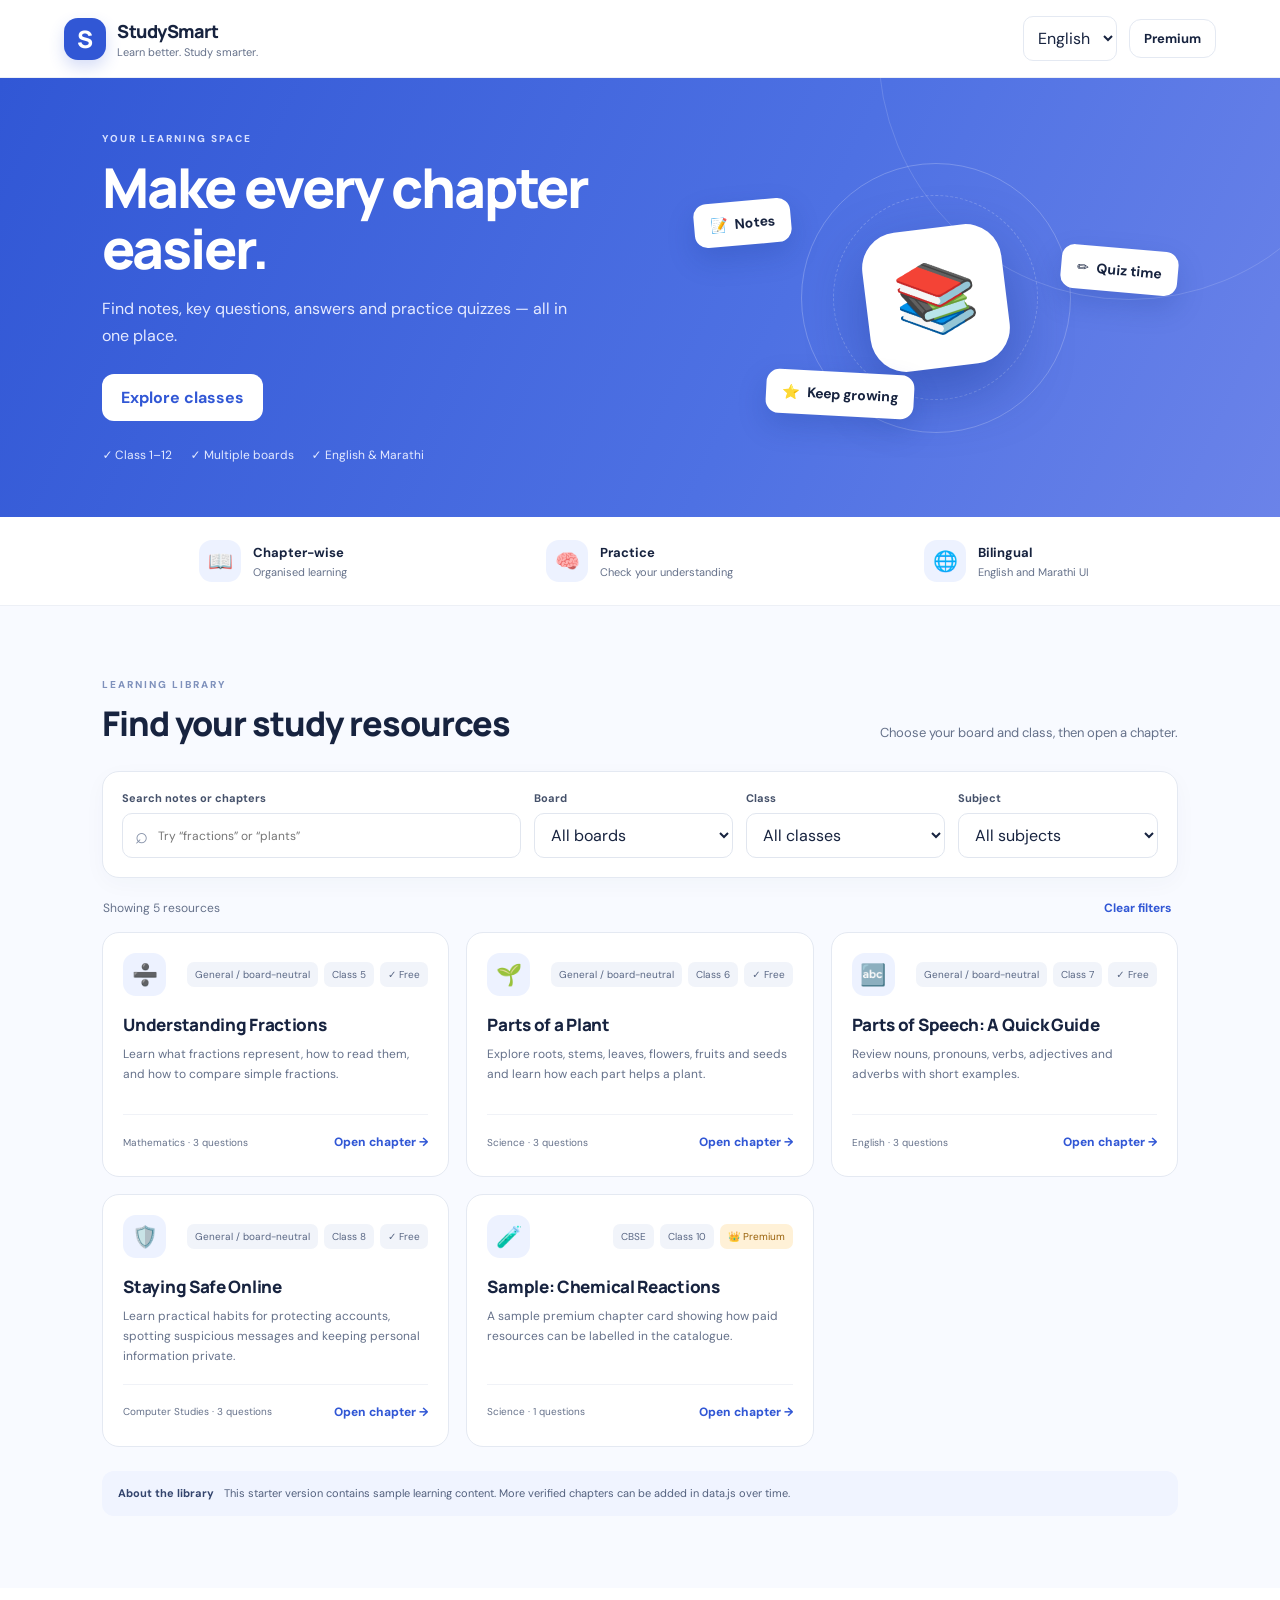
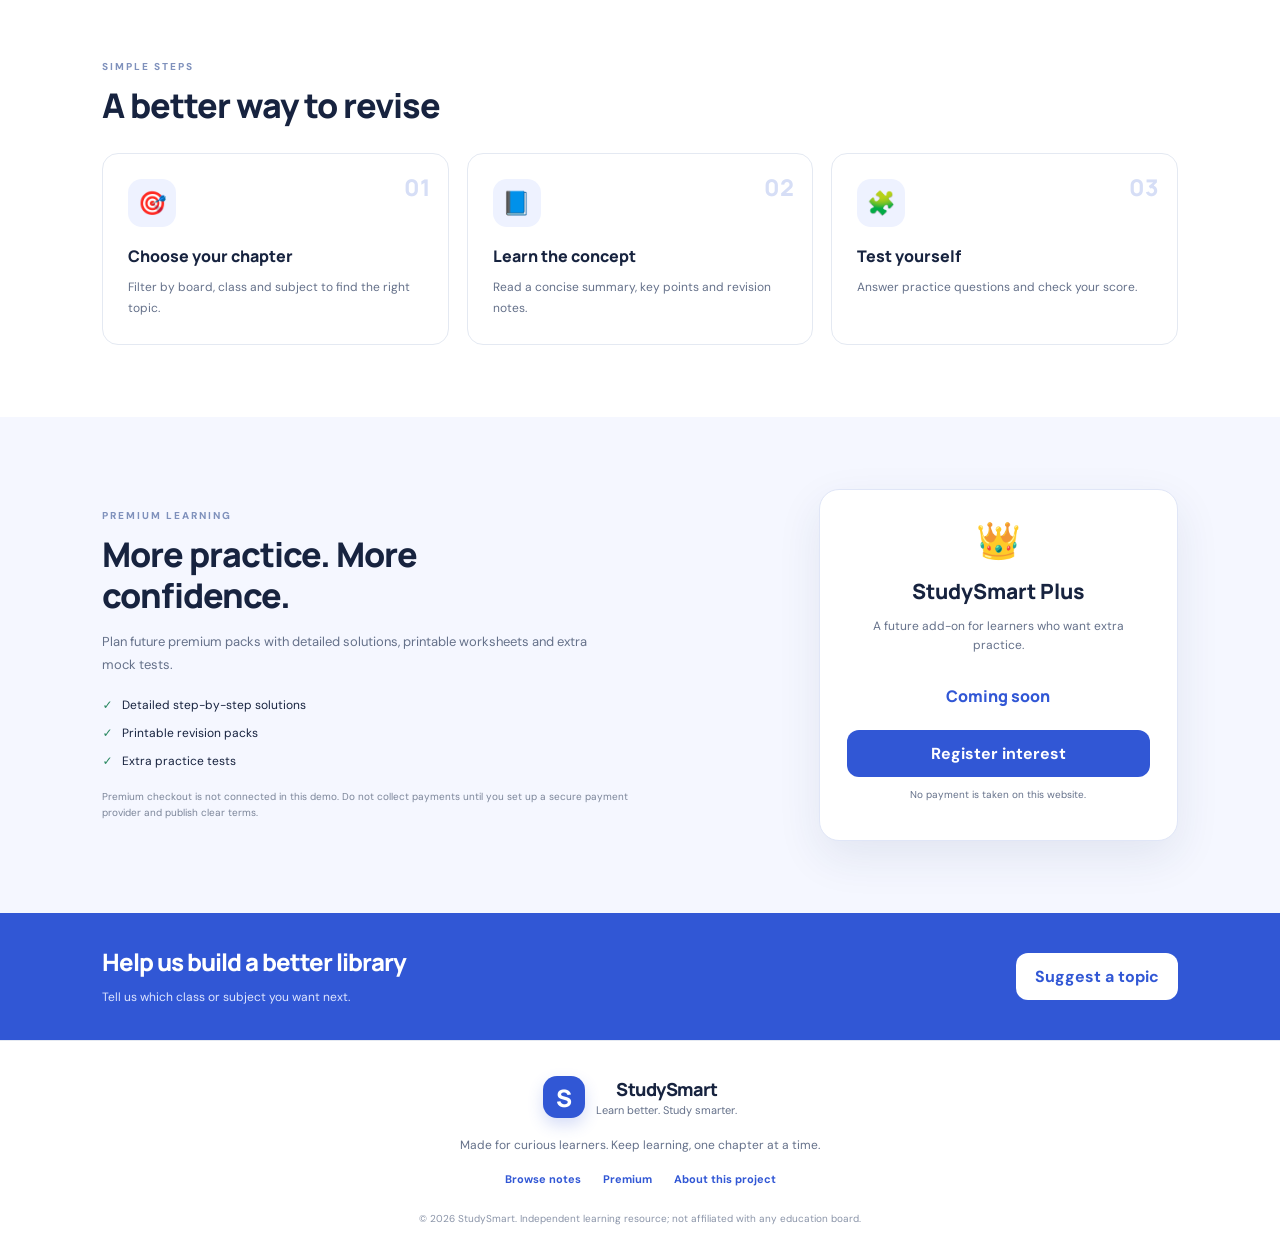
==== index.html @ 9dac3911 "Add files via upload" ====
<!doctype html>
<html lang="en">
<head>
  <meta charset="utf-8">
  <meta name="viewport" content="width=device-width, initial-scale=1">
  <meta name="description" content="StudySmart — school notes, chapter summaries, questions, answers and practice quizzes for classes 1–12.">
  <meta name="theme-color" content="#3157d5">
  <title>StudySmart — Learn Better</title>
  <link rel="stylesheet" href="style.css">
  <script src="data.js" defer></script>
  <script src="script.js" defer></script>
</head>
<body>
  <a class="skip-link" href="#main">Skip to content</a>
  <header class="site-header">
    <a class="brand" href="#" aria-label="StudySmart home">
      <span class="brand-mark">S</span>
      <span><strong>StudySmart</strong><small data-i18n="tagline">Learn better. Study smarter.</small></span>
    </a>
    <nav class="header-actions" aria-label="Main controls">
      <label class="sr-only" for="languageSelect">Language</label>
      <select id="languageSelect" class="compact-select" aria-label="Choose language">
        <option value="en">English</option>
        <option value="mr">मराठी</option>
      </select>
      <a class="button button-outline small" href="#premium" data-i18n="premium">Premium</a>
    </nav>
  </header>

  <main id="main">
    <section class="hero">
      <div class="hero-copy">
        <span class="eyebrow" data-i18n="heroEyebrow">YOUR LEARNING SPACE</span>
        <h1 data-i18n="heroTitle">Make every chapter easier.</h1>
        <p data-i18n="heroText">Find notes, key questions, answers and practice quizzes — all in one place.</p>
        <a class="button button-light" href="#explore" data-i18n="explore">Explore classes <span aria-hidden="true">→</span></a>
        <div class="hero-points">
          <span>✓ <span data-i18n="point1">Class 1–12</span></span>
          <span>✓ <span data-i18n="point2">Multiple boards</span></span>
          <span>✓ <span data-i18n="point3">English & Marathi</span></span>
        </div>
      </div>
      <div class="hero-art" aria-hidden="true">
        <div class="orbit orbit-one"></div><div class="orbit orbit-two"></div>
        <div class="book-emoji">📚</div>
        <div class="floating-card card-note">📝 <span>Notes</span></div>
        <div class="floating-card card-quiz">✏️ <span>Quiz time</span></div>
        <div class="floating-card card-star">⭐ <span>Keep growing</span></div>
      </div>
    </section>

    <section class="trust-strip" aria-label="StudySmart features">
      <div><span class="strip-icon">📖</span><span><strong data-i18n="strip1Title">Chapter-wise</strong><small data-i18n="strip1Sub">Organised learning</small></span></div>
      <div><span class="strip-icon">🧠</span><span><strong data-i18n="strip2Title">Practice</strong><small data-i18n="strip2Sub">Check your understanding</small></span></div>
      <div><span class="strip-icon">🌐</span><span><strong data-i18n="strip3Title">Bilingual</strong><small data-i18n="strip3Sub">English and Marathi UI</small></span></div>
    </section>

    <section id="explore" class="section">
      <div class="section-heading">
        <div><span class="eyebrow" data-i18n="learningLibrary">LEARNING LIBRARY</span><h2 data-i18n="findResources">Find your study resources</h2></div>
        <p data-i18n="libraryText">Choose your board and class, then open a chapter.</p>
      </div>
      <div class="filter-panel">
        <div class="field search-field">
          <label for="searchInput" data-i18n="searchLabel">Search notes or chapters</label>
          <div class="input-wrap"><span aria-hidden="true">⌕</span><input id="searchInput" type="search" placeholder="Try “fractions” or “plants”" data-i18n-placeholder="searchPlaceholder"></div>
        </div>
        <div class="field">
          <label for="boardSelect" data-i18n="boardLabel">Board</label>
          <select id="boardSelect">
            <option value="all" data-i18n="allBoards">All boards</option>
            <option value="CBSE">CBSE</option>
            <option value="Maharashtra State Board">Maharashtra State Board</option>
            <option value="Gujarat State Board">Gujarat State Board</option>
            <option value="ICSE">ICSE</option>
            <option value="General">General / board-neutral</option>
          </select>
        </div>
        <div class="field">
          <label for="classSelect" data-i18n="classLabel">Class</label>
          <select id="classSelect"><option value="all" data-i18n="allClasses">All classes</option></select>
        </div>
        <div class="field">
          <label for="subjectSelect" data-i18n="subjectLabel">Subject</label>
          <select id="subjectSelect"><option value="all" data-i18n="allSubjects">All subjects</option></select>
        </div>
      </div>
      <div class="result-line"><p id="resultCount" aria-live="polite">Loading resources…</p><button id="clearFilters" class="text-button" type="button" data-i18n="clearFilters">Clear filters</button></div>
      <div id="resourceGrid" class="resource-grid" aria-live="polite"></div>
      <div id="emptyState" class="empty-state hidden"><span>🔎</span><h3 data-i18n="noResults">No matching chapters found</h3><p data-i18n="noResultsText">Try another search or clear your filters.</p></div>
      <div class="content-note"><strong data-i18n="contentNoteTitle">About the library</strong><span data-i18n="contentNoteText">This starter version contains sample learning content. More verified chapters can be added in data.js over time.</span></div>
    </section>

    <section class="how-section section">
      <div class="section-heading"><div><span class="eyebrow" data-i18n="simpleSteps">SIMPLE STEPS</span><h2 data-i18n="studyFlowTitle">A better way to revise</h2></div></div>
      <div class="steps-grid">
        <article class="step-card"><span class="step-number">01</span><div class="step-icon">🎯</div><h3 data-i18n="step1Title">Choose your chapter</h3><p data-i18n="step1Text">Filter by board, class and subject to find the right topic.</p></article>
        <article class="step-card"><span class="step-number">02</span><div class="step-icon">📘</div><h3 data-i18n="step2Title">Learn the concept</h3><p data-i18n="step2Text">Read a concise summary, key points and revision notes.</p></article>
        <article class="step-card"><span class="step-number">03</span><div class="step-icon">🧩</div><h3 data-i18n="step3Title">Test yourself</h3><p data-i18n="step3Text">Answer practice questions and check your score.</p></article>
      </div>
    </section>

    <section id="premium" class="premium-section section">
      <div class="premium-copy"><span class="eyebrow" data-i18n="premiumLearning">PREMIUM LEARNING</span><h2 data-i18n="premiumTitle">More practice. More confidence.</h2><p data-i18n="premiumText">Plan future premium packs with detailed solutions, printable worksheets and extra mock tests.</p><ul><li data-i18n="premiumBenefit1">Detailed step-by-step solutions</li><li data-i18n="premiumBenefit2">Printable revision packs</li><li data-i18n="premiumBenefit3">Extra practice tests</li></ul><small data-i18n="premiumNote">Premium checkout is not connected in this demo. Do not collect payments until you set up a secure payment provider and publish clear terms.</small></div>
      <div class="premium-card"><span class="premium-crown">👑</span><h3 data-i18n="premiumPack">StudySmart Plus</h3><p data-i18n="premiumPackText">A future add-on for learners who want extra practice.</p><div class="price"><span data-i18n="comingSoon">Coming soon</span></div><button id="premiumButton" class="button button-primary" type="button" data-i18n="notifyInterest">Register interest</button><p class="microcopy" data-i18n="noPayment">No payment is taken on this website.</p></div>
    </section>

    <section class="newsletter section">
      <div><h2 data-i18n="stayUpdated">Help us build a better library</h2><p data-i18n="stayUpdatedText">Tell us which class or subject you want next.</p></div>
      <button id="suggestButton" class="button button-light" type="button" data-i18n="suggestTopic">Suggest a topic</button>
    </section>
  </main>

  <footer class="site-footer">
    <a class="brand footer-brand" href="#"><span class="brand-mark">S</span><span><strong>StudySmart</strong><small data-i18n="tagline">Learn better. Study smarter.</small></span></a>
    <p data-i18n="footerText">Made for curious learners. Keep learning, one chapter at a time.</p>
    <div class="footer-links"><a href="#explore" data-i18n="browseNotes">Browse notes</a><a href="#premium" data-i18n="premium">Premium</a><a href="README.md">About this project</a></div>
    <small>© <span id="year"></span> StudySmart. <span data-i18n="footerDisclaimer">Independent learning resource; not affiliated with any education board.</span></small>
  </footer>

  <dialog id="chapterDialog" class="chapter-dialog" aria-labelledby="dialogTitle">
    <div class="dialog-header"><div><span id="dialogMeta" class="eyebrow"></span><h2 id="dialogTitle">Chapter title</h2></div><button id="closeDialog" class="icon-button" type="button" aria-label="Close chapter">×</button></div>
    <div id="dialogBody" class="dialog-body"></div>
  </dialog>
  <dialog id="messageDialog" class="message-dialog"><div class="dialog-header"><h2 id="messageTitle">StudySmart</h2><button class="icon-button" id="closeMessage" type="button" aria-label="Close">×</button></div><div id="messageBody" class="dialog-body"></div></dialog>
</body>
</html>
---- style.css ----
@import url('https://fonts.googleapis.com/css2?family=DM+Sans:wght@400;500;600;700&family=Manrope:wght@400;500;600;700;800&display=swap');
:root{--ink:#17233f;--muted:#65718a;--primary:#3157d5;--primary-dark:#2344b3;--pale:#edf2ff;--line:#e4e9f2;--surface:#fff;--bg:#f8faff;--mint:#dff8ed;--shadow:0 16px 45px rgba(31,52,103,.09);font-family:"DM Sans",system-ui,-apple-system,sans-serif;color:var(--ink);background:var(--bg);scroll-behavior:smooth}
*{box-sizing:border-box}body{margin:0;min-width:320px}a{color:inherit;text-decoration:none}button,input,select{font:inherit}button,a,select{ -webkit-tap-highlight-color:transparent}button{cursor:pointer}.skip-link{position:absolute;left:-999px;top:8px;background:#fff;padding:12px;z-index:10}.skip-link:focus{left:8px}.sr-only{position:absolute;width:1px;height:1px;padding:0;margin:-1px;overflow:hidden;clip:rect(0,0,0,0);white-space:nowrap;border:0}
.site-header{height:78px;padding:0 max(5vw,22px);display:flex;align-items:center;justify-content:space-between;background:#fff;border-bottom:1px solid #edf0f6}.brand{display:flex;align-items:center;gap:11px}.brand-mark{display:grid;place-items:center;width:42px;height:42px;border-radius:14px;background:var(--primary);color:#fff;font:800 24px Manrope,sans-serif;box-shadow:0 7px 16px #3157d533}.brand strong{display:block;font:800 18px Manrope,sans-serif;letter-spacing:-.5px}.brand small{display:block;color:var(--muted);font-size:11px;margin-top:2px}.header-actions{display:flex;gap:12px;align-items:center}.compact-select{border:1px solid var(--line);border-radius:10px;padding:10px;background:#fff;color:var(--ink)}
.button{display:inline-flex;justify-content:center;align-items:center;gap:9px;border:0;border-radius:12px;padding:13px 19px;font-weight:700;transition:transform .18s,background .18s;cursor:pointer}.button:hover{transform:translateY(-1px)}.button-primary{background:var(--primary);color:#fff}.button-primary:hover{background:var(--primary-dark)}.button-outline{border:1px solid var(--line);background:#fff;color:var(--ink)}.button-light{background:#fff;color:var(--primary)}.button.small{padding:10px 14px;font-size:13px}
.hero{overflow:hidden;position:relative;display:grid;grid-template-columns:1.1fr .9fr;align-items:center;min-height:390px;padding:54px max(8vw,24px);background:linear-gradient(115deg,#3157d5 0%,#4e71e3 60%,#6b83e9 100%);color:#fff}.hero:after{content:"";position:absolute;width:500px;height:500px;border:1px solid #ffffff25;border-radius:50%;right:-100px;top:-280px}.hero-copy{position:relative;z-index:1;max-width:610px}.eyebrow{display:block;font-size:10px;font-weight:800;letter-spacing:2px;color:#7f91bc;margin-bottom:12px}.hero .eyebrow{color:#d6dfff}.hero h1{font:800 clamp(34px,4.4vw,55px)/1.1 Manrope,sans-serif;letter-spacing:-2px;margin:0 0 17px;max-width:560px}.hero p{max-width:480px;color:#e5eaff;font-size:16px;line-height:1.7;margin:0 0 25px}.hero-points{display:flex;gap:18px;flex-wrap:wrap;margin-top:26px;color:#e4eaff;font-size:12px}.hero-art{position:relative;height:270px;display:grid;place-items:center}.orbit{position:absolute;border:1px solid #ffffff38;border-radius:50%;width:270px;height:270px}.orbit-two{width:205px;height:205px;border-style:dashed}.book-emoji{display:grid;place-items:center;width:140px;height:140px;background:#fff;border-radius:36px;box-shadow:0 24px 60px #122f8a66;font-size:68px;transform:rotate(-7deg)}.floating-card{position:absolute;background:#fff;color:var(--ink);padding:13px 16px;border-radius:13px;box-shadow:0 12px 28px #15368a35;font-size:14px;font-weight:700;display:flex;gap:8px;align-items:center}.card-note{left:0;top:38px;transform:rotate(-5deg)}.card-quiz{right:0;top:85px;transform:rotate(5deg)}.card-star{left:15%;bottom:17px;transform:rotate(3deg)}
.trust-strip{background:#fff;display:grid;grid-template-columns:repeat(3,1fr);gap:25px;padding:23px max(8vw,24px);border-bottom:1px solid #edf0f6}.trust-strip>div{display:flex;align-items:center;gap:12px;justify-content:center}.strip-icon{display:grid;place-items:center;width:42px;height:42px;background:var(--pale);border-radius:13px;font-size:20px}.trust-strip strong,.trust-strip small{display:block}.trust-strip strong{font-size:13px}.trust-strip small{font-size:11px;color:var(--muted);margin-top:4px}
.section{padding:72px max(8vw,24px)}.section-heading{display:flex;justify-content:space-between;align-items:end;gap:24px;margin-bottom:27px}.section-heading h2,.premium-copy h2,.newsletter h2{font:800 clamp(25px,3vw,34px)/1.2 Manrope,sans-serif;letter-spacing:-1px;margin:0}.section-heading>p{max-width:330px;color:var(--muted);font-size:13px;line-height:1.7;margin:0}.filter-panel{display:grid;grid-template-columns:2fr 1fr 1fr 1fr;gap:13px;padding:19px;background:#fff;border:1px solid var(--line);border-radius:17px;box-shadow:0 6px 22px #1f346b08}.field{min-width:0}.field label{display:block;font-size:11px;font-weight:700;margin-bottom:8px;color:#45516a}.field select,.input-wrap{height:45px;width:100%;border:1px solid #e1e6ef;border-radius:10px;background:#fff;color:var(--ink);padding:0 12px;outline:none}.field select:focus,.input-wrap:focus-within{border-color:var(--primary);box-shadow:0 0 0 3px #3157d51c}.input-wrap{display:flex;align-items:center;gap:8px}.input-wrap span{font-size:22px;color:#8591a8}.input-wrap input{width:100%;border:0;outline:0;min-width:0;color:var(--ink);background:transparent;font-size:12px}.result-line{display:flex;align-items:center;justify-content:space-between;margin:21px 1px 15px}.result-line p{font-size:12px;color:var(--muted);margin:0}.text-button{border:0;background:transparent;color:var(--primary);font-size:12px;font-weight:700}.resource-grid{display:grid;grid-template-columns:repeat(3,minmax(0,1fr));gap:17px}.resource-card{display:flex;flex-direction:column;min-height:245px;background:#fff;border:1px solid var(--line);border-radius:17px;padding:20px;transition:transform .2s,box-shadow .2s,border-color .2s}.resource-card:hover{transform:translateY(-3px);box-shadow:var(--shadow);border-color:#cbd6ff}.card-top{display:flex;justify-content:space-between;align-items:center;margin-bottom:18px;gap:8px}.subject-icon{display:grid;place-items:center;width:43px;height:43px;border-radius:13px;background:var(--pale);font-size:21px}.chip-row{display:flex;gap:6px;flex-wrap:wrap}.chip{font-size:10px;color:#596784;background:#f1f4fa;padding:6px 8px;border-radius:7px}.chip.premium{background:#fff1d7;color:#986009}.resource-card h3{font:800 17px/1.35 Manrope,sans-serif;margin:0 0 8px;letter-spacing:-.3px}.resource-card p{font-size:12px;line-height:1.65;color:var(--muted);margin:0 0 17px}.card-bottom{display:flex;justify-content:space-between;align-items:center;gap:10px;margin-top:auto;padding-top:13px;border-top:1px solid #f0f2f7}.card-bottom small{font-size:10px;color:var(--muted)}.open-card{background:none;border:0;color:var(--primary);font-size:12px;font-weight:800;padding:6px 0}.empty-state{text-align:center;padding:48px 20px;background:#fff;border:1px dashed #cfd7e8;border-radius:16px}.empty-state>span{font-size:32px}.empty-state h3{margin:10px 0}.empty-state p{color:var(--muted);font-size:13px}.hidden{display:none!important}.content-note{display:flex;gap:10px;align-items:baseline;background:#f0f4ff;border-radius:12px;padding:14px 16px;margin-top:24px;font-size:11px;line-height:1.6;color:#53617e}.content-note strong{white-space:nowrap;color:#33446d}
.how-section{background:#fff}.steps-grid{display:grid;grid-template-columns:repeat(3,1fr);gap:18px}.step-card{position:relative;padding:25px;border:1px solid var(--line);border-radius:16px;background:#fff}.step-number{position:absolute;right:18px;top:17px;color:#d6def6;font:800 23px Manrope}.step-icon{display:grid;place-items:center;width:48px;height:48px;border-radius:14px;background:#eef2ff;font-size:23px;margin-bottom:18px}.step-card h3{font:800 16px Manrope;margin:0 0 10px}.step-card p{font-size:12px;line-height:1.75;color:var(--muted);margin:0}
.premium-section{display:grid;grid-template-columns:1.3fr .7fr;gap:50px;align-items:center;background:#f5f7ff}.premium-copy h2{max-width:460px;margin-bottom:14px}.premium-copy>p{max-width:520px;color:var(--muted);font-size:13px;line-height:1.8}.premium-copy ul{list-style:none;padding:0;margin:20px 0}.premium-copy li{font-size:12px;margin:12px 0}.premium-copy li:before{content:"✓";color:#27875f;font-weight:800;margin-right:10px}.premium-copy>small{display:block;color:#7b8599;font-size:10px;line-height:1.6;max-width:540px}.premium-card{background:#fff;border:1px solid #e0e6f7;box-shadow:var(--shadow);border-radius:20px;padding:27px;text-align:center}.premium-crown{font-size:36px}.premium-card h3{font:800 21px Manrope;margin:13px 0 8px}.premium-card>p{font-size:12px;line-height:1.6;color:var(--muted)}.price{font:800 24px Manrope;margin:21px 0}.price span{font-size:16px;color:var(--primary)}.premium-card .button{width:100%}.microcopy{font-size:10px!important}
.newsletter{display:flex;justify-content:space-between;align-items:center;gap:20px;background:var(--primary);color:#fff;padding-top:35px;padding-bottom:35px}.newsletter h2{font-size:24px}.newsletter p{color:#dfe6ff;font-size:12px;margin-bottom:0}.site-footer{padding:35px max(8vw,24px) 25px;background:#fff;text-align:center;border-top:1px solid var(--line)}.footer-brand{justify-content:center}.site-footer>p{font-size:12px;color:var(--muted);margin:19px 0}.footer-links{display:flex;justify-content:center;gap:22px;flex-wrap:wrap;margin-bottom:20px}.footer-links a{font-size:11px;color:var(--primary);font-weight:700}.site-footer>small{font-size:10px;color:#8a94a8}
.chapter-dialog,.message-dialog{border:0;border-radius:20px;padding:0;width:min(760px,calc(100% - 28px));max-height:min(86vh,900px);box-shadow:0 25px 90px #10214b44;color:var(--ink)}.chapter-dialog::backdrop,.message-dialog::backdrop{background:#15234899;backdrop-filter:blur(4px)}.dialog-header{position:sticky;top:0;z-index:2;display:flex;justify-content:space-between;align-items:flex-start;gap:20px;padding:24px 26px 18px;background:#fff;border-bottom:1px solid var(--line)}.dialog-header h2{font:800 24px/1.25 Manrope;margin:0}.dialog-header .eyebrow{margin-bottom:8px}.icon-button{border:0;background:#f1f4fa;border-radius:10px;width:36px;height:36px;font-size:24px;color:#4f5a70;flex-shrink:0}.dialog-body{padding:24px 26px 30px;overflow:auto}.dialog-body h3{font:800 16px Manrope;margin:24px 0 10px}.dialog-body h3:first-child{margin-top:0}.dialog-body p,.dialog-body li{font-size:13px;line-height:1.8;color:#4d5a73}.dialog-body ul,.dialog-body ol{padding-left:22px}.note-callout{background:#f1f5ff;border-left:3px solid var(--primary);padding:13px 15px;border-radius:0 10px 10px 0;font-size:12px;line-height:1.7;margin:15px 0}.quiz-question{padding:15px;border:1px solid var(--line);border-radius:12px;margin:13px 0}.quiz-question p{font-weight:700;color:var(--ink);margin-top:0}.quiz-option{display:flex;gap:9px;align-items:flex-start;margin:10px 0;font-size:12px;color:#4d5a73}.quiz-result{padding:14px;border-radius:10px;background:#e6f8ef;color:#146341;font-weight:700;margin-top:15px}.dialog-actions{display:flex;gap:10px;flex-wrap:wrap;margin-top:20px}.dialog-actions button{flex:1}.message-dialog{width:min(450px,calc(100% - 28px))}
@media(max-width:900px){.hero{padding-left:6vw;padding-right:6vw}.section{padding-left:6vw;padding-right:6vw}.filter-panel{grid-template-columns:repeat(2,minmax(0,1fr))}.resource-grid{grid-template-columns:repeat(2,minmax(0,1fr))}.premium-section{gap:25px}.trust-strip{padding-left:5vw;padding-right:5vw}}
@media(max-width:620px){.site-header{height:68px;padding:0 17px}.brand-mark{width:37px;height:37px}.brand strong{font-size:16px}.brand small{font-size:10px}.header-actions{gap:7px}.compact-select{padding:9px 6px;font-size:12px}.button.small{padding:9px 10px}.hero{grid-template-columns:1fr;padding:43px 23px 24px;min-height:auto}.hero h1{font-size:39px;letter-spacing:-1.4px}.hero p{font-size:14px}.hero-art{height:215px;margin-top:8px}.orbit{width:205px;height:205px}.orbit-two{width:160px;height:160px}.book-emoji{width:105px;height:105px;font-size:52px;border-radius:28px}.floating-card{font-size:11px;padding:10px 12px}.card-note{left:2%;top:24px}.card-quiz{right:1%;top:68px}.card-star{left:9%;bottom:4px}.hero-points{gap:10px;font-size:10px}.trust-strip{gap:10px;padding:17px 15px}.trust-strip>div{justify-content:flex-start;gap:7px}.strip-icon{width:34px;height:34px;font-size:16px}.trust-strip strong{font-size:10px}.trust-strip small{font-size:9px}.section{padding:48px 18px}.section-heading{display:block}.section-heading>p{margin-top:12px}.filter-panel{grid-template-columns:1fr 1fr;padding:13px;gap:12px}.search-field{grid-column:1/-1}.field label{font-size:10px}.field select{font-size:11px;padding:0 7px}.resource-grid{grid-template-columns:1fr}.resource-card{min-height:220px}.steps-grid{grid-template-columns:1fr}.step-card{padding:21px}.premium-section{grid-template-columns:1fr;gap:25px}.premium-card{max-width:420px;width:100%;margin:auto}.newsletter{display:block}.newsletter .button{margin-top:18px}.content-note{display:block}.content-note strong{display:block;margin-bottom:5px}.dialog-header{padding:20px 18px 15px}.dialog-header h2{font-size:20px}.dialog-body{padding:20px 18px 25px}.footer-links{gap:14px}}
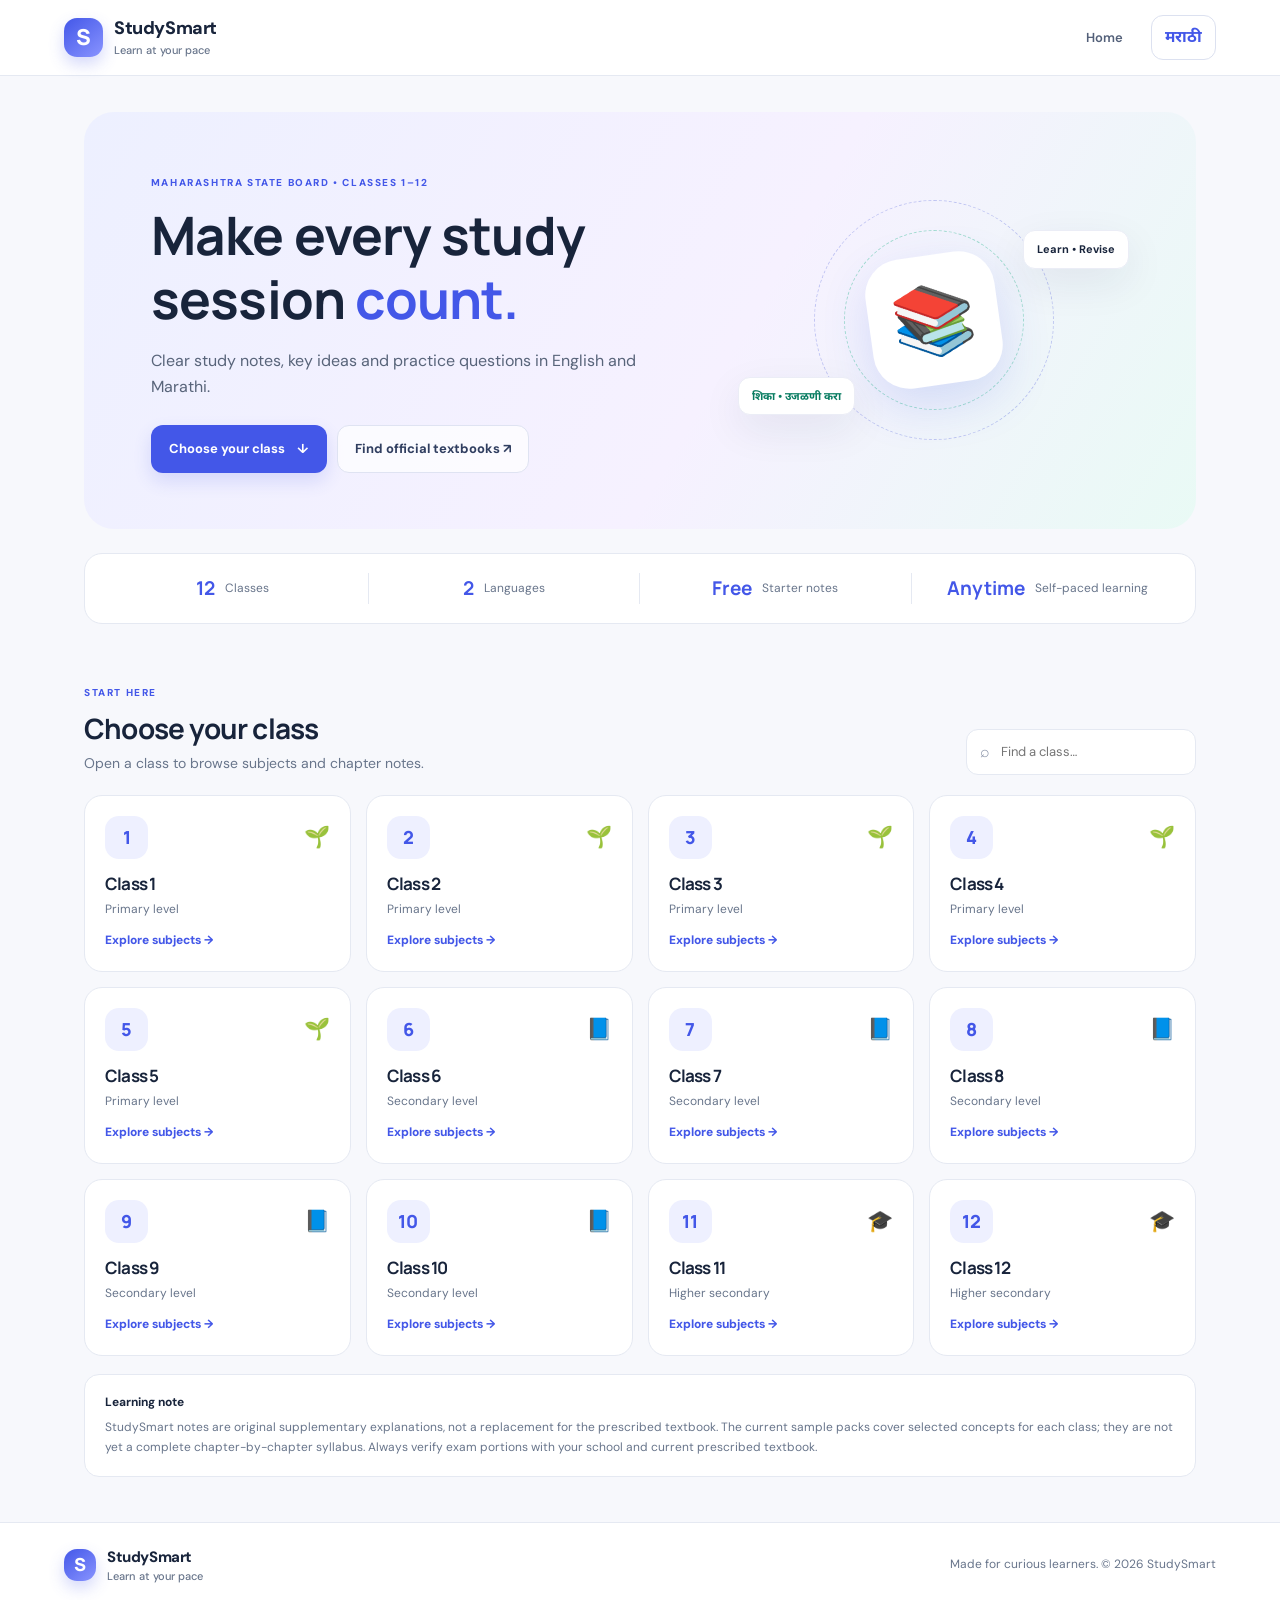
==== commit 1097fe70: "Add files via upload" ====
--- a/index.html
+++ b/index.html
@@ -3,125 +3,33 @@
 <head>
   <meta charset="utf-8">
   <meta name="viewport" content="width=device-width, initial-scale=1">
-  <meta name="description" content="StudySmart — school notes, chapter summaries, questions, answers and practice quizzes for classes 1–12.">
-  <meta name="theme-color" content="#3157d5">
-  <title>StudySmart — Learn Better</title>
+  <meta name="description" content="StudySmart: bilingual English and Marathi learning notes for Maharashtra State Board students in Classes 1–12.">
+  <title>StudySmart | Learn Smarter</title>
   <link rel="stylesheet" href="style.css">
   <script src="data.js" defer></script>
-  <script src="script.js" defer></script>
+  <script src="app.js" defer></script>
 </head>
-<body>
-  <a class="skip-link" href="#main">Skip to content</a>
+<body data-page="home">
   <header class="site-header">
-    <a class="brand" href="#" aria-label="StudySmart home">
-      <span class="brand-mark">S</span>
-      <span><strong>StudySmart</strong><small data-i18n="tagline">Learn better. Study smarter.</small></span>
-    </a>
-    <nav class="header-actions" aria-label="Main controls">
-      <label class="sr-only" for="languageSelect">Language</label>
-      <select id="languageSelect" class="compact-select" aria-label="Choose language">
-        <option value="en">English</option>
-        <option value="mr">मराठी</option>
-      </select>
-      <a class="button button-outline small" href="#premium" data-i18n="premium">Premium</a>
-    </nav>
+    <a class="brand" href="index.html"><span class="brand-mark">S</span><span>StudySmart<small>Learn at your pace</small></span></a>
+    <nav><a href="index.html">Home</a></nav>
+    <button id="languageToggle" class="lang-toggle" type="button" aria-label="Switch language">मराठी</button>
   </header>
-
-  <main id="main">
+  <main id="app" class="container">
     <section class="hero">
       <div class="hero-copy">
-        <span class="eyebrow" data-i18n="heroEyebrow">YOUR LEARNING SPACE</span>
-        <h1 data-i18n="heroTitle">Make every chapter easier.</h1>
-        <p data-i18n="heroText">Find notes, key questions, answers and practice quizzes — all in one place.</p>
-        <a class="button button-light" href="#explore" data-i18n="explore">Explore classes <span aria-hidden="true">→</span></a>
-        <div class="hero-points">
-          <span>✓ <span data-i18n="point1">Class 1–12</span></span>
-          <span>✓ <span data-i18n="point2">Multiple boards</span></span>
-          <span>✓ <span data-i18n="point3">English & Marathi</span></span>
-        </div>
+        <span class="eyebrow">MAHARASHTRA STATE BOARD • CLASSES 1–12</span>
+        <h1>Make every study session <em>count.</em></h1>
+        <p>Clear study notes, key ideas and practice questions in English and Marathi.</p>
+        <div class="hero-actions"><a class="button primary" href="#classes">Choose your class <span>↓</span></a><a class="button secondary" href="https://ebooks.eprescribed textbook.in/ebook.aspx" target="_blank" rel="noopener">Find official textbooks ↗</a></div>
       </div>
-      <div class="hero-art" aria-hidden="true">
-        <div class="orbit orbit-one"></div><div class="orbit orbit-two"></div>
-        <div class="book-emoji">📚</div>
-        <div class="floating-card card-note">📝 <span>Notes</span></div>
-        <div class="floating-card card-quiz">✏️ <span>Quiz time</span></div>
-        <div class="floating-card card-star">⭐ <span>Keep growing</span></div>
-      </div>
+      <div class="hero-art" aria-hidden="true"><div class="orbit orbit-one"></div><div class="orbit orbit-two"></div><div class="book-emoji">📚</div><div class="floating-note note-one">Learn • Revise</div><div class="floating-note note-two">शिका • उजळणी करा</div></div>
     </section>
-
-    <section class="trust-strip" aria-label="StudySmart features">
-      <div><span class="strip-icon">📖</span><span><strong data-i18n="strip1Title">Chapter-wise</strong><small data-i18n="strip1Sub">Organised learning</small></span></div>
-      <div><span class="strip-icon">🧠</span><span><strong data-i18n="strip2Title">Practice</strong><small data-i18n="strip2Sub">Check your understanding</small></span></div>
-      <div><span class="strip-icon">🌐</span><span><strong data-i18n="strip3Title">Bilingual</strong><small data-i18n="strip3Sub">English and Marathi UI</small></span></div>
-    </section>
-
-    <section id="explore" class="section">
-      <div class="section-heading">
-        <div><span class="eyebrow" data-i18n="learningLibrary">LEARNING LIBRARY</span><h2 data-i18n="findResources">Find your study resources</h2></div>
-        <p data-i18n="libraryText">Choose your board and class, then open a chapter.</p>
-      </div>
-      <div class="filter-panel">
-        <div class="field search-field">
-          <label for="searchInput" data-i18n="searchLabel">Search notes or chapters</label>
-          <div class="input-wrap"><span aria-hidden="true">⌕</span><input id="searchInput" type="search" placeholder="Try “fractions” or “plants”" data-i18n-placeholder="searchPlaceholder"></div>
-        </div>
-        <div class="field">
-          <label for="boardSelect" data-i18n="boardLabel">Board</label>
-          <select id="boardSelect">
-            <option value="all" data-i18n="allBoards">All boards</option>
-            <option value="CBSE">CBSE</option>
-            <option value="Maharashtra State Board">Maharashtra State Board</option>
-            <option value="Gujarat State Board">Gujarat State Board</option>
-            <option value="ICSE">ICSE</option>
-            <option value="General">General / board-neutral</option>
-          </select>
-        </div>
-        <div class="field">
-          <label for="classSelect" data-i18n="classLabel">Class</label>
-          <select id="classSelect"><option value="all" data-i18n="allClasses">All classes</option></select>
-        </div>
-        <div class="field">
-          <label for="subjectSelect" data-i18n="subjectLabel">Subject</label>
-          <select id="subjectSelect"><option value="all" data-i18n="allSubjects">All subjects</option></select>
-        </div>
-      </div>
-      <div class="result-line"><p id="resultCount" aria-live="polite">Loading resources…</p><button id="clearFilters" class="text-button" type="button" data-i18n="clearFilters">Clear filters</button></div>
-      <div id="resourceGrid" class="resource-grid" aria-live="polite"></div>
-      <div id="emptyState" class="empty-state hidden"><span>🔎</span><h3 data-i18n="noResults">No matching chapters found</h3><p data-i18n="noResultsText">Try another search or clear your filters.</p></div>
-      <div class="content-note"><strong data-i18n="contentNoteTitle">About the library</strong><span data-i18n="contentNoteText">This starter version contains sample learning content. More verified chapters can be added in data.js over time.</span></div>
-    </section>
-
-    <section class="how-section section">
-      <div class="section-heading"><div><span class="eyebrow" data-i18n="simpleSteps">SIMPLE STEPS</span><h2 data-i18n="studyFlowTitle">A better way to revise</h2></div></div>
-      <div class="steps-grid">
-        <article class="step-card"><span class="step-number">01</span><div class="step-icon">🎯</div><h3 data-i18n="step1Title">Choose your chapter</h3><p data-i18n="step1Text">Filter by board, class and subject to find the right topic.</p></article>
-        <article class="step-card"><span class="step-number">02</span><div class="step-icon">📘</div><h3 data-i18n="step2Title">Learn the concept</h3><p data-i18n="step2Text">Read a concise summary, key points and revision notes.</p></article>
-        <article class="step-card"><span class="step-number">03</span><div class="step-icon">🧩</div><h3 data-i18n="step3Title">Test yourself</h3><p data-i18n="step3Text">Answer practice questions and check your score.</p></article>
-      </div>
-    </section>
-
-    <section id="premium" class="premium-section section">
-      <div class="premium-copy"><span class="eyebrow" data-i18n="premiumLearning">PREMIUM LEARNING</span><h2 data-i18n="premiumTitle">More practice. More confidence.</h2><p data-i18n="premiumText">Plan future premium packs with detailed solutions, printable worksheets and extra mock tests.</p><ul><li data-i18n="premiumBenefit1">Detailed step-by-step solutions</li><li data-i18n="premiumBenefit2">Printable revision packs</li><li data-i18n="premiumBenefit3">Extra practice tests</li></ul><small data-i18n="premiumNote">Premium checkout is not connected in this demo. Do not collect payments until you set up a secure payment provider and publish clear terms.</small></div>
-      <div class="premium-card"><span class="premium-crown">👑</span><h3 data-i18n="premiumPack">StudySmart Plus</h3><p data-i18n="premiumPackText">A future add-on for learners who want extra practice.</p><div class="price"><span data-i18n="comingSoon">Coming soon</span></div><button id="premiumButton" class="button button-primary" type="button" data-i18n="notifyInterest">Register interest</button><p class="microcopy" data-i18n="noPayment">No payment is taken on this website.</p></div>
-    </section>
-
-    <section class="newsletter section">
-      <div><h2 data-i18n="stayUpdated">Help us build a better library</h2><p data-i18n="stayUpdatedText">Tell us which class or subject you want next.</p></div>
-      <button id="suggestButton" class="button button-light" type="button" data-i18n="suggestTopic">Suggest a topic</button>
-    </section>
+    <section class="trust-strip"><div><strong>12</strong><span>Classes</span></div><div><strong>2</strong><span>Languages</span></div><div><strong>Free</strong><span>Starter notes</span></div><div><strong>Anytime</strong><span>Self-paced learning</span></div></section>
+    <section class="section-head" id="classes"><div><span class="eyebrow">START HERE</span><h2>Choose your class</h2><p>Open a class to browse subjects and chapter notes.</p></div><label class="search-box"><span>⌕</span><input id="classSearch" type="search" placeholder="Find a class…" aria-label="Find a class"></label></section>
+    <div id="classGrid" class="class-grid"></div>
+    <section class="disclaimer"><strong>Learning note</strong><p>StudySmart notes are original supplementary explanations, not a replacement for the prescribed textbook. The current sample packs cover selected concepts for each class; they are not yet a complete chapter-by-chapter syllabus. Always verify exam portions with your school and current prescribed textbook.</p></section>
   </main>
-
-  <footer class="site-footer">
-    <a class="brand footer-brand" href="#"><span class="brand-mark">S</span><span><strong>StudySmart</strong><small data-i18n="tagline">Learn better. Study smarter.</small></span></a>
-    <p data-i18n="footerText">Made for curious learners. Keep learning, one chapter at a time.</p>
-    <div class="footer-links"><a href="#explore" data-i18n="browseNotes">Browse notes</a><a href="#premium" data-i18n="premium">Premium</a><a href="README.md">About this project</a></div>
-    <small>© <span id="year"></span> StudySmart. <span data-i18n="footerDisclaimer">Independent learning resource; not affiliated with any education board.</span></small>
-  </footer>
-
-  <dialog id="chapterDialog" class="chapter-dialog" aria-labelledby="dialogTitle">
-    <div class="dialog-header"><div><span id="dialogMeta" class="eyebrow"></span><h2 id="dialogTitle">Chapter title</h2></div><button id="closeDialog" class="icon-button" type="button" aria-label="Close chapter">×</button></div>
-    <div id="dialogBody" class="dialog-body"></div>
-  </dialog>
-  <dialog id="messageDialog" class="message-dialog"><div class="dialog-header"><h2 id="messageTitle">StudySmart</h2><button class="icon-button" id="closeMessage" type="button" aria-label="Close">×</button></div><div id="messageBody" class="dialog-body"></div></dialog>
+  <footer><a class="brand footer-brand" href="index.html"><span class="brand-mark">S</span><span>StudySmart<small>Learn at your pace</small></span></a><p>Made for curious learners. © <span id="year"></span> StudySmart</p></footer>
 </body>
-</html>
+</html>
--- a/style.css
+++ b/style.css
@@ -1,14 +1,6 @@
-@import url('https://fonts.googleapis.com/css2?family=DM+Sans:wght@400;500;600;700&family=Manrope:wght@400;500;600;700;800&display=swap');
-:root{--ink:#17233f;--muted:#65718a;--primary:#3157d5;--primary-dark:#2344b3;--pale:#edf2ff;--line:#e4e9f2;--surface:#fff;--bg:#f8faff;--mint:#dff8ed;--shadow:0 16px 45px rgba(31,52,103,.09);font-family:"DM Sans",system-ui,-apple-system,sans-serif;color:var(--ink);background:var(--bg);scroll-behavior:smooth}
-*{box-sizing:border-box}body{margin:0;min-width:320px}a{color:inherit;text-decoration:none}button,input,select{font:inherit}button,a,select{ -webkit-tap-highlight-color:transparent}button{cursor:pointer}.skip-link{position:absolute;left:-999px;top:8px;background:#fff;padding:12px;z-index:10}.skip-link:focus{left:8px}.sr-only{position:absolute;width:1px;height:1px;padding:0;margin:-1px;overflow:hidden;clip:rect(0,0,0,0);white-space:nowrap;border:0}
-.site-header{height:78px;padding:0 max(5vw,22px);display:flex;align-items:center;justify-content:space-between;background:#fff;border-bottom:1px solid #edf0f6}.brand{display:flex;align-items:center;gap:11px}.brand-mark{display:grid;place-items:center;width:42px;height:42px;border-radius:14px;background:var(--primary);color:#fff;font:800 24px Manrope,sans-serif;box-shadow:0 7px 16px #3157d533}.brand strong{display:block;font:800 18px Manrope,sans-serif;letter-spacing:-.5px}.brand small{display:block;color:var(--muted);font-size:11px;margin-top:2px}.header-actions{display:flex;gap:12px;align-items:center}.compact-select{border:1px solid var(--line);border-radius:10px;padding:10px;background:#fff;color:var(--ink)}
-.button{display:inline-flex;justify-content:center;align-items:center;gap:9px;border:0;border-radius:12px;padding:13px 19px;font-weight:700;transition:transform .18s,background .18s;cursor:pointer}.button:hover{transform:translateY(-1px)}.button-primary{background:var(--primary);color:#fff}.button-primary:hover{background:var(--primary-dark)}.button-outline{border:1px solid var(--line);background:#fff;color:var(--ink)}.button-light{background:#fff;color:var(--primary)}.button.small{padding:10px 14px;font-size:13px}
-.hero{overflow:hidden;position:relative;display:grid;grid-template-columns:1.1fr .9fr;align-items:center;min-height:390px;padding:54px max(8vw,24px);background:linear-gradient(115deg,#3157d5 0%,#4e71e3 60%,#6b83e9 100%);color:#fff}.hero:after{content:"";position:absolute;width:500px;height:500px;border:1px solid #ffffff25;border-radius:50%;right:-100px;top:-280px}.hero-copy{position:relative;z-index:1;max-width:610px}.eyebrow{display:block;font-size:10px;font-weight:800;letter-spacing:2px;color:#7f91bc;margin-bottom:12px}.hero .eyebrow{color:#d6dfff}.hero h1{font:800 clamp(34px,4.4vw,55px)/1.1 Manrope,sans-serif;letter-spacing:-2px;margin:0 0 17px;max-width:560px}.hero p{max-width:480px;color:#e5eaff;font-size:16px;line-height:1.7;margin:0 0 25px}.hero-points{display:flex;gap:18px;flex-wrap:wrap;margin-top:26px;color:#e4eaff;font-size:12px}.hero-art{position:relative;height:270px;display:grid;place-items:center}.orbit{position:absolute;border:1px solid #ffffff38;border-radius:50%;width:270px;height:270px}.orbit-two{width:205px;height:205px;border-style:dashed}.book-emoji{display:grid;place-items:center;width:140px;height:140px;background:#fff;border-radius:36px;box-shadow:0 24px 60px #122f8a66;font-size:68px;transform:rotate(-7deg)}.floating-card{position:absolute;background:#fff;color:var(--ink);padding:13px 16px;border-radius:13px;box-shadow:0 12px 28px #15368a35;font-size:14px;font-weight:700;display:flex;gap:8px;align-items:center}.card-note{left:0;top:38px;transform:rotate(-5deg)}.card-quiz{right:0;top:85px;transform:rotate(5deg)}.card-star{left:15%;bottom:17px;transform:rotate(3deg)}
-.trust-strip{background:#fff;display:grid;grid-template-columns:repeat(3,1fr);gap:25px;padding:23px max(8vw,24px);border-bottom:1px solid #edf0f6}.trust-strip>div{display:flex;align-items:center;gap:12px;justify-content:center}.strip-icon{display:grid;place-items:center;width:42px;height:42px;background:var(--pale);border-radius:13px;font-size:20px}.trust-strip strong,.trust-strip small{display:block}.trust-strip strong{font-size:13px}.trust-strip small{font-size:11px;color:var(--muted);margin-top:4px}
-.section{padding:72px max(8vw,24px)}.section-heading{display:flex;justify-content:space-between;align-items:end;gap:24px;margin-bottom:27px}.section-heading h2,.premium-copy h2,.newsletter h2{font:800 clamp(25px,3vw,34px)/1.2 Manrope,sans-serif;letter-spacing:-1px;margin:0}.section-heading>p{max-width:330px;color:var(--muted);font-size:13px;line-height:1.7;margin:0}.filter-panel{display:grid;grid-template-columns:2fr 1fr 1fr 1fr;gap:13px;padding:19px;background:#fff;border:1px solid var(--line);border-radius:17px;box-shadow:0 6px 22px #1f346b08}.field{min-width:0}.field label{display:block;font-size:11px;font-weight:700;margin-bottom:8px;color:#45516a}.field select,.input-wrap{height:45px;width:100%;border:1px solid #e1e6ef;border-radius:10px;background:#fff;color:var(--ink);padding:0 12px;outline:none}.field select:focus,.input-wrap:focus-within{border-color:var(--primary);box-shadow:0 0 0 3px #3157d51c}.input-wrap{display:flex;align-items:center;gap:8px}.input-wrap span{font-size:22px;color:#8591a8}.input-wrap input{width:100%;border:0;outline:0;min-width:0;color:var(--ink);background:transparent;font-size:12px}.result-line{display:flex;align-items:center;justify-content:space-between;margin:21px 1px 15px}.result-line p{font-size:12px;color:var(--muted);margin:0}.text-button{border:0;background:transparent;color:var(--primary);font-size:12px;font-weight:700}.resource-grid{display:grid;grid-template-columns:repeat(3,minmax(0,1fr));gap:17px}.resource-card{display:flex;flex-direction:column;min-height:245px;background:#fff;border:1px solid var(--line);border-radius:17px;padding:20px;transition:transform .2s,box-shadow .2s,border-color .2s}.resource-card:hover{transform:translateY(-3px);box-shadow:var(--shadow);border-color:#cbd6ff}.card-top{display:flex;justify-content:space-between;align-items:center;margin-bottom:18px;gap:8px}.subject-icon{display:grid;place-items:center;width:43px;height:43px;border-radius:13px;background:var(--pale);font-size:21px}.chip-row{display:flex;gap:6px;flex-wrap:wrap}.chip{font-size:10px;color:#596784;background:#f1f4fa;padding:6px 8px;border-radius:7px}.chip.premium{background:#fff1d7;color:#986009}.resource-card h3{font:800 17px/1.35 Manrope,sans-serif;margin:0 0 8px;letter-spacing:-.3px}.resource-card p{font-size:12px;line-height:1.65;color:var(--muted);margin:0 0 17px}.card-bottom{display:flex;justify-content:space-between;align-items:center;gap:10px;margin-top:auto;padding-top:13px;border-top:1px solid #f0f2f7}.card-bottom small{font-size:10px;color:var(--muted)}.open-card{background:none;border:0;color:var(--primary);font-size:12px;font-weight:800;padding:6px 0}.empty-state{text-align:center;padding:48px 20px;background:#fff;border:1px dashed #cfd7e8;border-radius:16px}.empty-state>span{font-size:32px}.empty-state h3{margin:10px 0}.empty-state p{color:var(--muted);font-size:13px}.hidden{display:none!important}.content-note{display:flex;gap:10px;align-items:baseline;background:#f0f4ff;border-radius:12px;padding:14px 16px;margin-top:24px;font-size:11px;line-height:1.6;color:#53617e}.content-note strong{white-space:nowrap;color:#33446d}
-.how-section{background:#fff}.steps-grid{display:grid;grid-template-columns:repeat(3,1fr);gap:18px}.step-card{position:relative;padding:25px;border:1px solid var(--line);border-radius:16px;background:#fff}.step-number{position:absolute;right:18px;top:17px;color:#d6def6;font:800 23px Manrope}.step-icon{display:grid;place-items:center;width:48px;height:48px;border-radius:14px;background:#eef2ff;font-size:23px;margin-bottom:18px}.step-card h3{font:800 16px Manrope;margin:0 0 10px}.step-card p{font-size:12px;line-height:1.75;color:var(--muted);margin:0}
-.premium-section{display:grid;grid-template-columns:1.3fr .7fr;gap:50px;align-items:center;background:#f5f7ff}.premium-copy h2{max-width:460px;margin-bottom:14px}.premium-copy>p{max-width:520px;color:var(--muted);font-size:13px;line-height:1.8}.premium-copy ul{list-style:none;padding:0;margin:20px 0}.premium-copy li{font-size:12px;margin:12px 0}.premium-copy li:before{content:"✓";color:#27875f;font-weight:800;margin-right:10px}.premium-copy>small{display:block;color:#7b8599;font-size:10px;line-height:1.6;max-width:540px}.premium-card{background:#fff;border:1px solid #e0e6f7;box-shadow:var(--shadow);border-radius:20px;padding:27px;text-align:center}.premium-crown{font-size:36px}.premium-card h3{font:800 21px Manrope;margin:13px 0 8px}.premium-card>p{font-size:12px;line-height:1.6;color:var(--muted)}.price{font:800 24px Manrope;margin:21px 0}.price span{font-size:16px;color:var(--primary)}.premium-card .button{width:100%}.microcopy{font-size:10px!important}
-.newsletter{display:flex;justify-content:space-between;align-items:center;gap:20px;background:var(--primary);color:#fff;padding-top:35px;padding-bottom:35px}.newsletter h2{font-size:24px}.newsletter p{color:#dfe6ff;font-size:12px;margin-bottom:0}.site-footer{padding:35px max(8vw,24px) 25px;background:#fff;text-align:center;border-top:1px solid var(--line)}.footer-brand{justify-content:center}.site-footer>p{font-size:12px;color:var(--muted);margin:19px 0}.footer-links{display:flex;justify-content:center;gap:22px;flex-wrap:wrap;margin-bottom:20px}.footer-links a{font-size:11px;color:var(--primary);font-weight:700}.site-footer>small{font-size:10px;color:#8a94a8}
-.chapter-dialog,.message-dialog{border:0;border-radius:20px;padding:0;width:min(760px,calc(100% - 28px));max-height:min(86vh,900px);box-shadow:0 25px 90px #10214b44;color:var(--ink)}.chapter-dialog::backdrop,.message-dialog::backdrop{background:#15234899;backdrop-filter:blur(4px)}.dialog-header{position:sticky;top:0;z-index:2;display:flex;justify-content:space-between;align-items:flex-start;gap:20px;padding:24px 26px 18px;background:#fff;border-bottom:1px solid var(--line)}.dialog-header h2{font:800 24px/1.25 Manrope;margin:0}.dialog-header .eyebrow{margin-bottom:8px}.icon-button{border:0;background:#f1f4fa;border-radius:10px;width:36px;height:36px;font-size:24px;color:#4f5a70;flex-shrink:0}.dialog-body{padding:24px 26px 30px;overflow:auto}.dialog-body h3{font:800 16px Manrope;margin:24px 0 10px}.dialog-body h3:first-child{margin-top:0}.dialog-body p,.dialog-body li{font-size:13px;line-height:1.8;color:#4d5a73}.dialog-body ul,.dialog-body ol{padding-left:22px}.note-callout{background:#f1f5ff;border-left:3px solid var(--primary);padding:13px 15px;border-radius:0 10px 10px 0;font-size:12px;line-height:1.7;margin:15px 0}.quiz-question{padding:15px;border:1px solid var(--line);border-radius:12px;margin:13px 0}.quiz-question p{font-weight:700;color:var(--ink);margin-top:0}.quiz-option{display:flex;gap:9px;align-items:flex-start;margin:10px 0;font-size:12px;color:#4d5a73}.quiz-result{padding:14px;border-radius:10px;background:#e6f8ef;color:#146341;font-weight:700;margin-top:15px}.dialog-actions{display:flex;gap:10px;flex-wrap:wrap;margin-top:20px}.dialog-actions button{flex:1}.message-dialog{width:min(450px,calc(100% - 28px))}
-@media(max-width:900px){.hero{padding-left:6vw;padding-right:6vw}.section{padding-left:6vw;padding-right:6vw}.filter-panel{grid-template-columns:repeat(2,minmax(0,1fr))}.resource-grid{grid-template-columns:repeat(2,minmax(0,1fr))}.premium-section{gap:25px}.trust-strip{padding-left:5vw;padding-right:5vw}}
-@media(max-width:620px){.site-header{height:68px;padding:0 17px}.brand-mark{width:37px;height:37px}.brand strong{font-size:16px}.brand small{font-size:10px}.header-actions{gap:7px}.compact-select{padding:9px 6px;font-size:12px}.button.small{padding:9px 10px}.hero{grid-template-columns:1fr;padding:43px 23px 24px;min-height:auto}.hero h1{font-size:39px;letter-spacing:-1.4px}.hero p{font-size:14px}.hero-art{height:215px;margin-top:8px}.orbit{width:205px;height:205px}.orbit-two{width:160px;height:160px}.book-emoji{width:105px;height:105px;font-size:52px;border-radius:28px}.floating-card{font-size:11px;padding:10px 12px}.card-note{left:2%;top:24px}.card-quiz{right:1%;top:68px}.card-star{left:9%;bottom:4px}.hero-points{gap:10px;font-size:10px}.trust-strip{gap:10px;padding:17px 15px}.trust-strip>div{justify-content:flex-start;gap:7px}.strip-icon{width:34px;height:34px;font-size:16px}.trust-strip strong{font-size:10px}.trust-strip small{font-size:9px}.section{padding:48px 18px}.section-heading{display:block}.section-heading>p{margin-top:12px}.filter-panel{grid-template-columns:1fr 1fr;padding:13px;gap:12px}.search-field{grid-column:1/-1}.field label{font-size:10px}.field select{font-size:11px;padding:0 7px}.resource-grid{grid-template-columns:1fr}.resource-card{min-height:220px}.steps-grid{grid-template-columns:1fr}.step-card{padding:21px}.premium-section{grid-template-columns:1fr;gap:25px}.premium-card{max-width:420px;width:100%;margin:auto}.newsletter{display:block}.newsletter .button{margin-top:18px}.content-note{display:block}.content-note strong{display:block;margin-bottom:5px}.dialog-header{padding:20px 18px 15px}.dialog-header h2{font-size:20px}.dialog-body{padding:20px 18px 25px}.footer-links{gap:14px}}
+@import url('https://fonts.googleapis.com/css2?family=DM+Sans:wght@400;500;600;700&family=Manrope:wght@400;500;600;700;800&family=Noto+Sans+Devanagari:wght@400;500;600;700&display=swap');
+:root{--ink:#18243b;--muted:#68758b;--paper:#f7f8fc;--white:#fff;--line:#e5e9f2;--blue:#4357e8;--blue2:#6f7df2;--mint:#dff8ef;--coral:#ff8f70;--shadow:0 14px 42px rgba(28,42,78,.08)}
+*{box-sizing:border-box}html{scroll-behavior:smooth}body{margin:0;background:var(--paper);color:var(--ink);font-family:"DM Sans","Noto Sans Devanagari",sans-serif;line-height:1.65}a{color:inherit;text-decoration:none}button,input,select{font:inherit}.site-header{height:76px;padding:0 max(5vw,24px);display:flex;align-items:center;gap:28px;background:#fff;border-bottom:1px solid var(--line);position:sticky;top:0;z-index:5}.brand{display:flex;align-items:center;gap:11px;font-weight:800;font-size:18px;line-height:1.2;letter-spacing:-.4px}.brand small{display:block;font-size:11px;font-weight:500;color:var(--muted);letter-spacing:0;margin-top:4px}.brand-mark{display:grid;place-items:center;width:39px;height:39px;border-radius:13px;background:linear-gradient(140deg,var(--blue),#8994ff);color:white;font-family:Manrope,sans-serif;font-size:22px;box-shadow:0 7px 16px #4357e83b}.site-header nav{display:flex;gap:24px;margin-left:auto;color:#536079;font-size:13px;font-weight:600}.site-header nav a:hover,footer a:hover{color:var(--blue)}.lang-toggle{border:1px solid #dce1f0;border-radius:12px;padding:8px 13px;background:white;color:var(--blue);font-weight:700;cursor:pointer}.container{max-width:1160px;margin:auto;padding:0 24px}.hero{margin:36px 0 24px;border-radius:30px;background:linear-gradient(120deg,#edf0ff,#f6f1ff 58%,#e9faf5);padding:56px 6%;min-height:330px;display:grid;grid-template-columns:1.2fr .8fr;align-items:center;overflow:hidden;position:relative}.hero-copy{position:relative;z-index:1}.eyebrow{font-size:10px;font-weight:800;letter-spacing:1.6px;color:var(--blue)}h1,h2,h3{font-family:Manrope,"Noto Sans Devanagari",sans-serif;letter-spacing:-.8px;line-height:1.2;margin:10px 0 14px}h1{font-size:clamp(34px,4.2vw,53px);max-width:590px}h1 em{font-style:normal;color:var(--blue)}.hero p{color:#58647a;max-width:510px;font-size:16px}.hero-actions{display:flex;flex-wrap:wrap;gap:10px;margin-top:25px}.button{display:inline-flex;align-items:center;justify-content:center;gap:12px;padding:12px 17px;border-radius:12px;font-weight:700;font-size:13px;border:1px solid transparent;cursor:pointer;transition:transform .15s}.button:hover{transform:translateY(-2px)}.primary{background:var(--blue);color:#fff;box-shadow:0 8px 18px #4357e82a}.secondary{background:#ffffffb8;border-color:#dfe3f2;color:#303e60}.hero-art{height:230px;position:relative;display:grid;place-items:center}.orbit{position:absolute;border:1px dashed #8b95e77c;border-radius:50%;width:240px;height:240px}.orbit-two{width:180px;height:180px;border-color:#5cc7a988}.book-emoji{width:130px;height:130px;display:grid;place-items:center;border-radius:36px;background:#fff;box-shadow:0 18px 48px #4357e82b;font-size:68px;transform:rotate(-8deg)}.floating-note{position:absolute;background:#fff;border:1px solid #ebedf6;border-radius:12px;padding:9px 13px;font-size:11px;font-weight:700;box-shadow:var(--shadow)}.note-one{top:25px;right:0}.note-two{bottom:20px;left:0;color:#087c61}.trust-strip{display:grid;grid-template-columns:repeat(4,1fr);background:white;border:1px solid var(--line);border-radius:18px;padding:19px 12px;margin:20px 0 54px}.trust-strip div{display:flex;align-items:center;justify-content:center;gap:10px;border-right:1px solid var(--line)}.trust-strip div:last-child{border:0}.trust-strip strong{font-size:19px;color:var(--blue);font-family:Manrope,sans-serif}.trust-strip span{font-size:12px;color:var(--muted)}.section-head{display:flex;align-items:end;justify-content:space-between;gap:20px;margin-bottom:20px}.section-head h2,.resource-banner h2{font-size:28px;margin:7px 0}.section-head p,.resource-banner p{margin:0;color:var(--muted);font-size:14px}.search-box{display:flex;align-items:center;gap:9px;background:#fff;border:1px solid var(--line);padding:9px 13px;border-radius:12px;color:#8892a6;min-width:230px}.search-box input{border:0;outline:0;width:100%;color:var(--ink);font-size:13px}.class-grid{display:grid;grid-template-columns:repeat(4,1fr);gap:15px}.class-card{background:#fff;border:1px solid var(--line);border-radius:18px;padding:20px;min-height:155px;display:flex;flex-direction:column;transition:transform .18s,box-shadow .18s,border-color .18s}.class-card:hover{transform:translateY(-4px);box-shadow:var(--shadow);border-color:#cdd2ff}.class-top{display:flex;align-items:center;justify-content:space-between}.class-num{width:43px;height:43px;display:grid;place-items:center;background:#eef0ff;color:var(--blue);border-radius:14px;font-family:Manrope,sans-serif;font-weight:800;font-size:18px}.class-icon{font-size:21px}.class-card h3{font-size:17px;margin:15px 0 5px}.class-card p{font-size:12px;color:var(--muted);margin:0}.class-card .arrow{margin-top:auto;padding-top:12px;color:var(--blue);font-size:12px;font-weight:800}.resource-banner{margin:55px 0 20px;padding:28px 30px;border-radius:22px;background:#172443;color:white;display:flex;align-items:center;justify-content:space-between;gap:30px}.resource-banner .eyebrow{color:#aab3ff}.resource-banner h2{max-width:560px}.resource-banner p{color:#c2c9db;max-width:650px}.resource-banner .button{white-space:nowrap}.disclaimer{background:#fff;border:1px solid var(--line);border-radius:15px;padding:18px 20px;margin:18px 0 45px;font-size:12px;color:var(--muted)}.disclaimer strong{color:var(--ink)}.disclaimer p{margin:5px 0 0}footer{display:flex;align-items:center;justify-content:space-between;gap:20px;padding:25px max(5vw,24px);background:#fff;border-top:1px solid var(--line);font-size:12px;color:var(--muted)}footer p{margin:0}.footer-brand{font-size:15px;color:var(--ink)}.footer-brand .brand-mark{width:32px;height:32px;font-size:18px}
+.page-hero{margin:28px 0 24px;padding:28px 30px;border-radius:22px;background:linear-gradient(120deg,#edf0ff,#effbf7)}.breadcrumbs{font-size:12px;color:var(--muted);margin-bottom:15px}.breadcrumbs a{color:var(--blue);font-weight:700}.page-hero h1{font-size:34px;margin:8px 0}.page-hero p{color:var(--muted);margin:0;max-width:750px}.subject-grid{display:grid;grid-template-columns:repeat(3,1fr);gap:16px;margin:20px 0 45px}.subject-card{background:#fff;border:1px solid var(--line);border-radius:18px;padding:22px}.subject-card .subject-symbol{font-size:25px}.subject-card h2{font-size:19px;margin:12px 0 4px}.subject-card p{font-size:13px;color:var(--muted)}.subject-card .button{margin-top:10px}.chapter-list{display:grid;grid-template-columns:1fr 1fr;gap:15px;margin:20px 0 45px}.chapter-card{background:#fff;border:1px solid var(--line);border-radius:17px;padding:21px}.chapter-card h2{font-size:18px;margin:8px 0}.chapter-card p{font-size:13px;color:var(--muted)}.chapter-card .tag{font-size:10px;color:var(--blue);font-weight:800;letter-spacing:1px}.note-layout{display:grid;grid-template-columns:minmax(0,1fr) 270px;gap:20px;align-items:start;margin-bottom:45px}.note-main,.side-card{background:#fff;border:1px solid var(--line);border-radius:18px;padding:25px}.note-main h2{font-size:22px}.note-main p{color:#4c5870}.note-main li{margin:8px 0}.note-side{display:grid;gap:14px}.side-card h3{font-size:15px}.question{padding:13px 0;border-bottom:1px solid var(--line)}.question:last-child{border:0}.question summary{cursor:pointer;font-weight:700;font-size:13px}.question p{font-size:13px;color:var(--muted);margin-bottom:0}.pill{display:inline-block;padding:5px 9px;background:#eef0ff;color:var(--blue);border-radius:20px;font-size:10px;font-weight:800}.empty{background:white;border:1px dashed #ccd3e6;border-radius:16px;padding:30px;color:var(--muted);text-align:center}
+@media(max-width:850px){.hero{grid-template-columns:1fr;padding:38px 7%}.hero-art{height:180px;margin-top:10px}.orbit{width:180px;height:180px}.orbit-two{width:135px;height:135px}.book-emoji{width:95px;height:95px;font-size:48px}.class-grid{grid-template-columns:repeat(3,1fr)}.subject-grid{grid-template-columns:repeat(2,1fr)}.note-layout{grid-template-columns:1fr}.note-side{grid-template-columns:1fr 1fr}.resource-banner{align-items:flex-start;flex-direction:column}.resource-banner .button{white-space:normal}}
+@media(max-width:560px){.site-header{height:65px;padding:0 16px;gap:12px}.site-header nav{display:none}.site-header .brand{margin-right:auto}.container{padding:0 15px}.hero{margin-top:17px;border-radius:22px;padding:31px 22px}.hero p{font-size:14px}.hero-actions .button{font-size:12px}.trust-strip{grid-template-columns:1fr 1fr;gap:12px;margin-bottom:40px}.trust-strip div{justify-content:flex-start;padding:5px 12px;border:0}.section-head{align-items:flex-start;flex-direction:column}.search-box{width:100%}.class-grid{grid-template-columns:repeat(2,1fr);gap:10px}.class-card{padding:15px;min-height:145px}.class-card h3{font-size:15px}.resource-banner{padding:23px 20px;margin-top:38px}.resource-banner h2{font-size:23px}.subject-grid,.chapter-list{grid-template-columns:1fr}.page-hero{padding:22px 20px}.page-hero h1{font-size:27px}.note-main,.side-card{padding:19px}.note-side{grid-template-columns:1fr}footer{align-items:flex-start;flex-direction:column;padding:22px 17px;gap:10px}}
